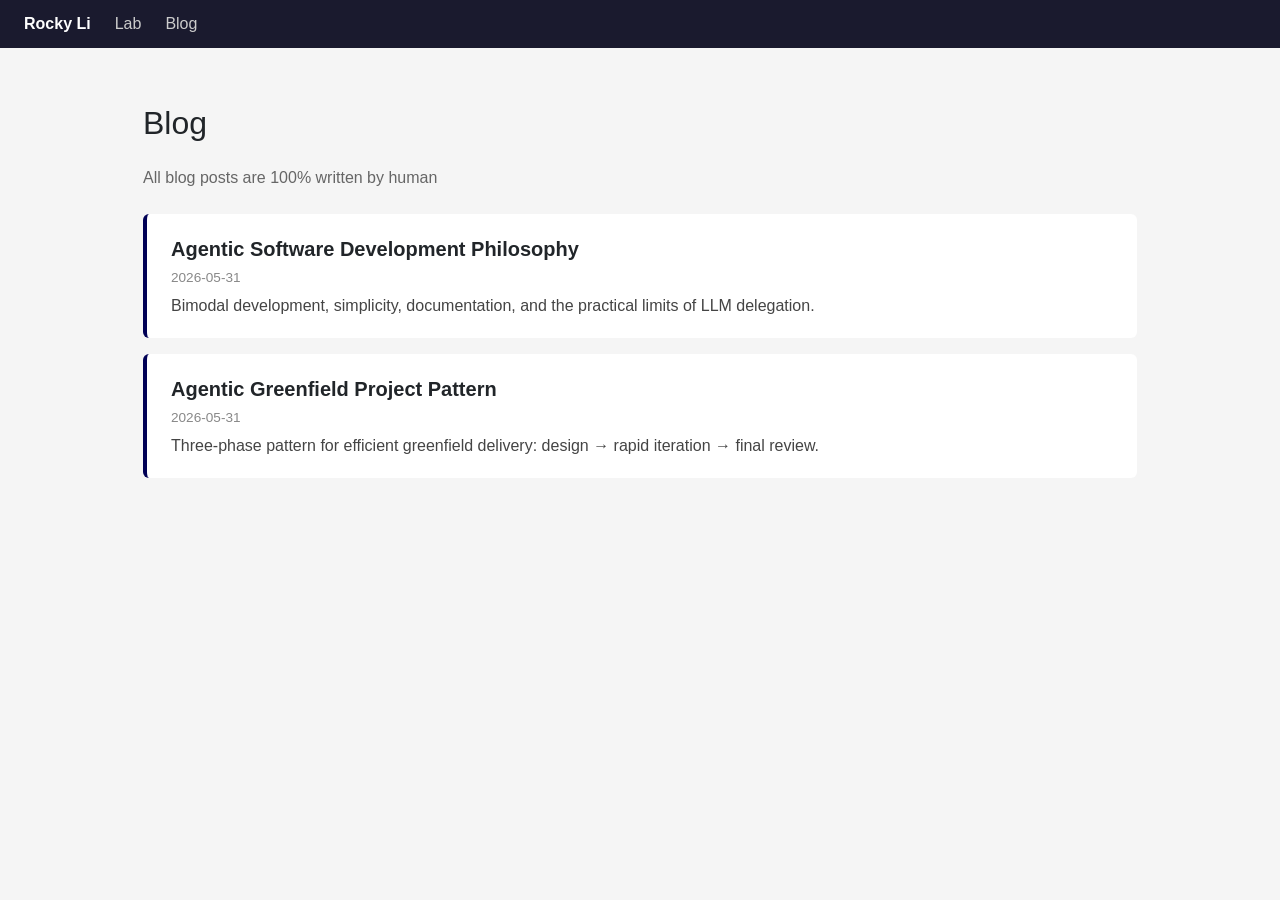
==== blog/index.html @ 0f255fa2 "Add project page and standardize site nav across all pages" ====
<!DOCTYPE html>
<html lang="en">
<head>
  <meta charset="utf-8">
  <meta name="viewport" content="width=device-width, initial-scale=1, shrink-to-fit=no">
  <title>Blog — Rocky Li</title>
  <link href="https://maxcdn.bootstrapcdn.com/bootstrap/4.0.0/css/bootstrap.min.css" rel="stylesheet">
  <link href="/site-nav.css" rel="stylesheet">
  <link rel="shortcut icon" href="/image/r.ico" type="image/x-icon">
  <script src="/site-nav.js" defer></script>
  <style>
    body { background-color: #f5f5f5; }
    .post-card {
      background: white;
      border-radius: 6px;
      padding: 1.25rem 1.5rem;
      margin-bottom: 1rem;
      border-left: 4px solid #005;
      text-decoration: none;
      display: block;
      color: inherit;
      transition: box-shadow 0.15s;
    }
    .post-card:hover { box-shadow: 0 2px 12px rgba(0,0,0,0.12); color: inherit; text-decoration: none; }
    .post-card .post-title { font-size: 1.25rem; font-weight: 600; margin-bottom: 0.2rem; }
    .post-card .post-meta { font-size: 0.85rem; color: #888; margin-bottom: 0.4rem; }
    .post-card .post-desc { color: #444; margin: 0; }
    h1.blog-heading { margin: 2.5rem 0 1.5rem; font-size: 2rem; }
    #error { color: #a00; }
  </style>
</head>
<body>
  <div class="container" style="max-width:1024px; padding-top: 1rem; padding-bottom: 3rem;">
    <h1 class="blog-heading">Blog</h1>
    <p style="color:#666; margin-bottom:1.5rem;">All blog posts are 100% written by human</p>

    <a class="post-card" href="/blog/post.html?slug=agentic-development-philosophy">
      <div class="post-title">Agentic Software Development Philosophy</div>
      <div class="post-meta">2026-05-31</div>
      <p class="post-desc">Bimodal development, simplicity, documentation, and the practical limits of LLM delegation.</p>
    </a>

    <a class="post-card" href="/blog/post.html?slug=greenfield-project-pattern">
      <div class="post-title">Agentic Greenfield Project Pattern</div>
      <div class="post-meta">2026-05-31</div>
      <p class="post-desc">Three-phase pattern for efficient greenfield delivery: design → rapid iteration → final review.</p>
    </a>

    <!-- <a class="post-card" href="/blog/post.html?slug=hello-world">
      <div class="post-title">Hello World</div>
      <div class="post-meta">2026-05-30</div>
      <p class="post-desc">First blog post — testing markdown rendering with inline SVG.</p>
    </a> -->

  </div>
</body>
</html>
---- site-nav.css ----
body {
  padding-top: 48px !important;
}

nav.topnav {
  background: #1a1a2e;
  padding: 0.75rem 1.5rem;
  position: fixed;
  top: 0;
  right: 0;
  left: 0;
  z-index: 9999;
}

nav.topnav a {
  color: #ccc;
  text-decoration: none;
  margin-right: 1.5rem;
}

nav.topnav a:hover {
  color: white;
}

nav.topnav .brand {
  color: white;
  font-weight: 600;
}
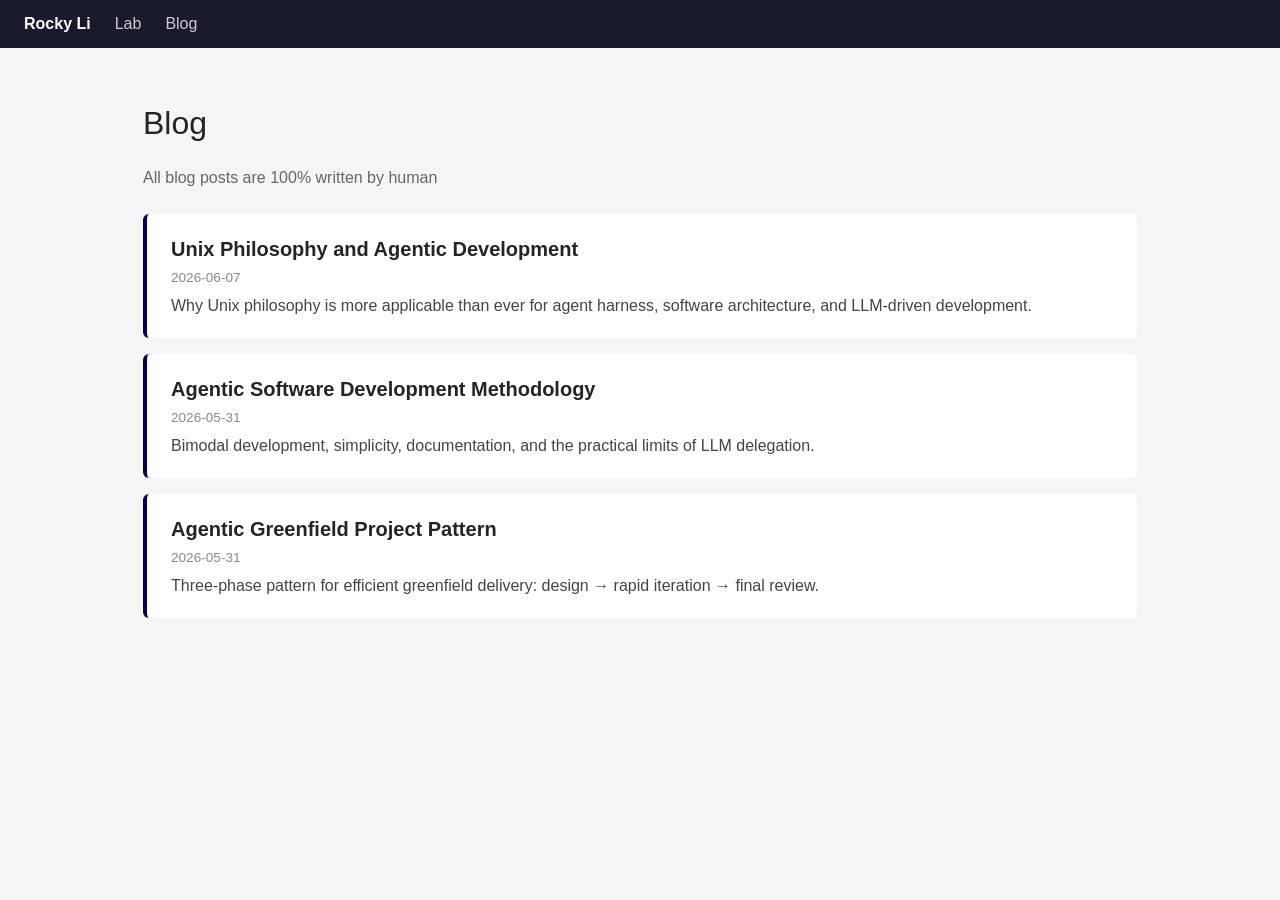
==== commit caf07a7a: "Add unix philosophy document" ====
--- a/blog/index.html
+++ b/blog/index.html
@@ -34,8 +34,14 @@
     <h1 class="blog-heading">Blog</h1>
     <p style="color:#666; margin-bottom:1.5rem;">All blog posts are 100% written by human</p>
 
+    <a class="post-card" href="/blog/post.html?slug=unix-philosophy-agentic">
+      <div class="post-title">Unix Philosophy and Agentic Development</div>
+      <div class="post-meta">2026-06-07</div>
+      <p class="post-desc">Why Unix philosophy is more applicable than ever for agent harness, software architecture, and LLM-driven development.</p>
+    </a>
+
     <a class="post-card" href="/blog/post.html?slug=agentic-development-philosophy">
-      <div class="post-title">Agentic Software Development Philosophy</div>
+      <div class="post-title">Agentic Software Development Methodology</div>
       <div class="post-meta">2026-05-31</div>
       <p class="post-desc">Bimodal development, simplicity, documentation, and the practical limits of LLM delegation.</p>
     </a>
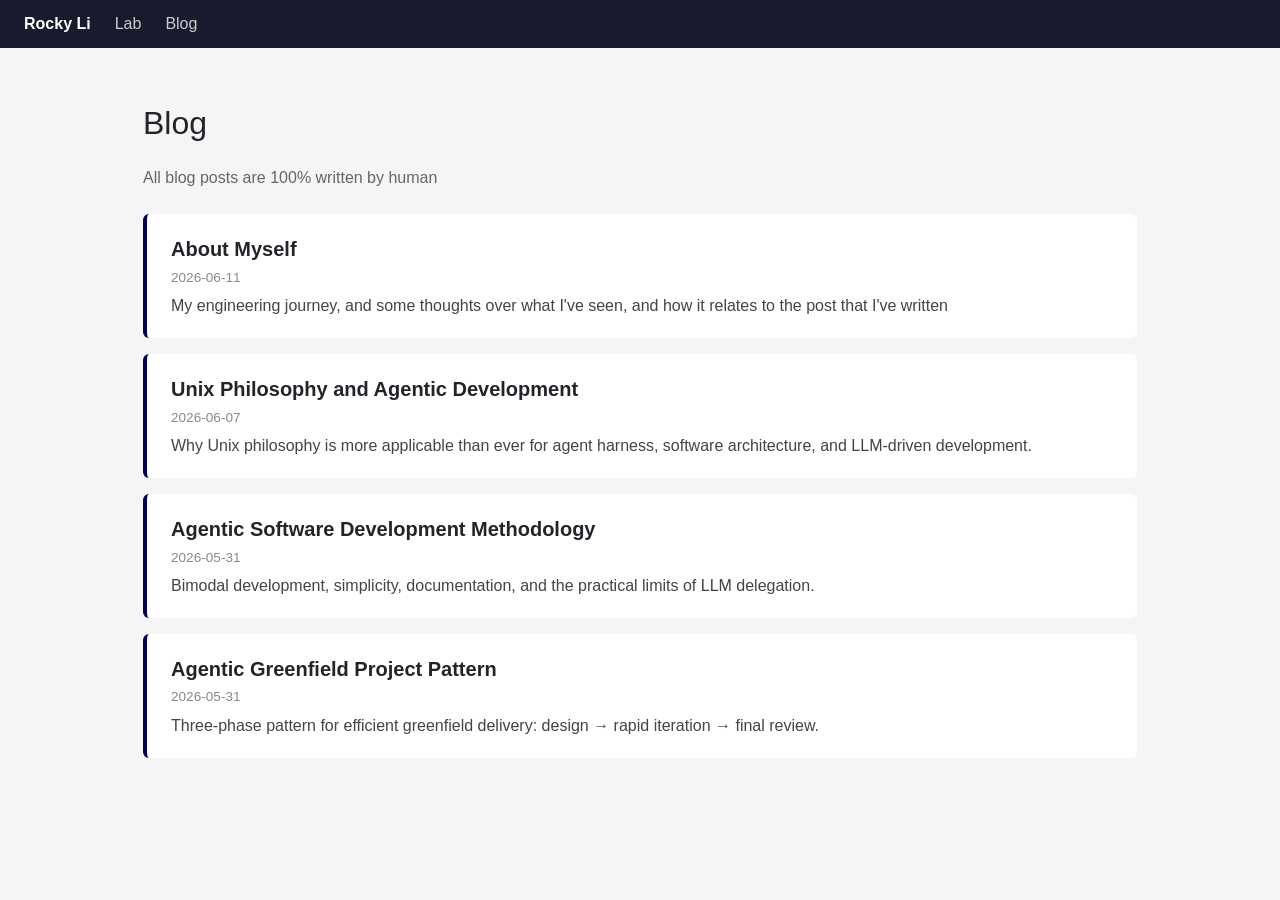
==== commit 74ff50e0: "Add about myself blog post" ====
--- a/blog/index.html
+++ b/blog/index.html
@@ -5,9 +5,9 @@
   <meta name="viewport" content="width=device-width, initial-scale=1, shrink-to-fit=no">
   <title>Blog — Rocky Li</title>
   <link href="https://maxcdn.bootstrapcdn.com/bootstrap/4.0.0/css/bootstrap.min.css" rel="stylesheet">
-  <link href="/site-nav.css" rel="stylesheet">
+  <link href="/assets/site-nav.css" rel="stylesheet">
   <link rel="shortcut icon" href="/image/r.ico" type="image/x-icon">
-  <script src="/site-nav.js" defer></script>
+  <script src="/assets/site-nav.js" defer></script>
   <style>
     body { background-color: #f5f5f5; }
     .post-card {
@@ -33,6 +33,12 @@
   <div class="container" style="max-width:1024px; padding-top: 1rem; padding-bottom: 3rem;">
     <h1 class="blog-heading">Blog</h1>
     <p style="color:#666; margin-bottom:1.5rem;">All blog posts are 100% written by human</p>
+
+    <a class="post-card" href="/blog/post.html?slug=about-myself">
+      <div class="post-title">About Myself</div>
+      <div class="post-meta">2026-06-11</div>
+      <p class="post-desc">My engineering journey, and some thoughts over what I've seen, and how it relates to the post that I've written</p>
+    </a>
 
     <a class="post-card" href="/blog/post.html?slug=unix-philosophy-agentic">
       <div class="post-title">Unix Philosophy and Agentic Development</div>
--- a/assets/site-nav.css
+++ b/assets/site-nav.css
@@ -0,0 +1,28 @@
+body {
+  padding-top: 48px !important;
+}
+
+nav.topnav {
+  background: #1a1a2e;
+  padding: 0.75rem 1.5rem;
+  position: fixed;
+  top: 0;
+  right: 0;
+  left: 0;
+  z-index: 9999;
+}
+
+nav.topnav a {
+  color: #ccc;
+  text-decoration: none;
+  margin-right: 1.5rem;
+}
+
+nav.topnav a:hover {
+  color: white;
+}
+
+nav.topnav .brand {
+  color: white;
+  font-weight: 600;
+}
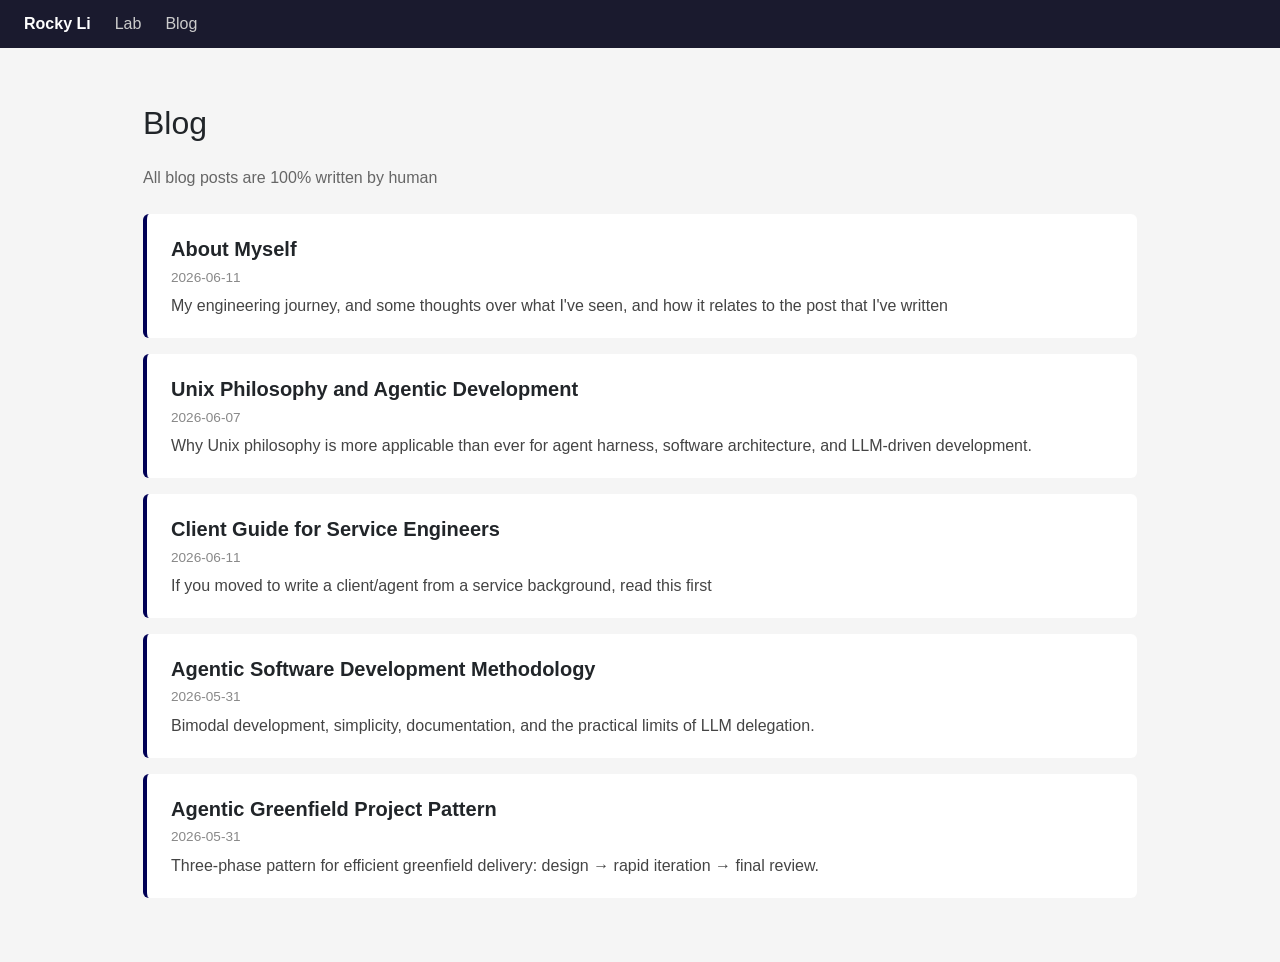
==== commit 17c3aeca: "Add guide to client engineering for service engineers" ====
--- a/blog/index.html
+++ b/blog/index.html
@@ -46,6 +46,12 @@
       <p class="post-desc">Why Unix philosophy is more applicable than ever for agent harness, software architecture, and LLM-driven development.</p>
     </a>
 
+    <a class="post-card" href="/blog/post.html?slug=client-guide-service">
+      <div class="post-title">Client Guide for Service Engineers</div>
+      <div class="post-meta">2026-06-11</div>
+      <p class="post-desc">If you moved to write a client/agent from a service background, read this first</p>
+    </a>
+
     <a class="post-card" href="/blog/post.html?slug=agentic-development-philosophy">
       <div class="post-title">Agentic Software Development Methodology</div>
       <div class="post-meta">2026-05-31</div>
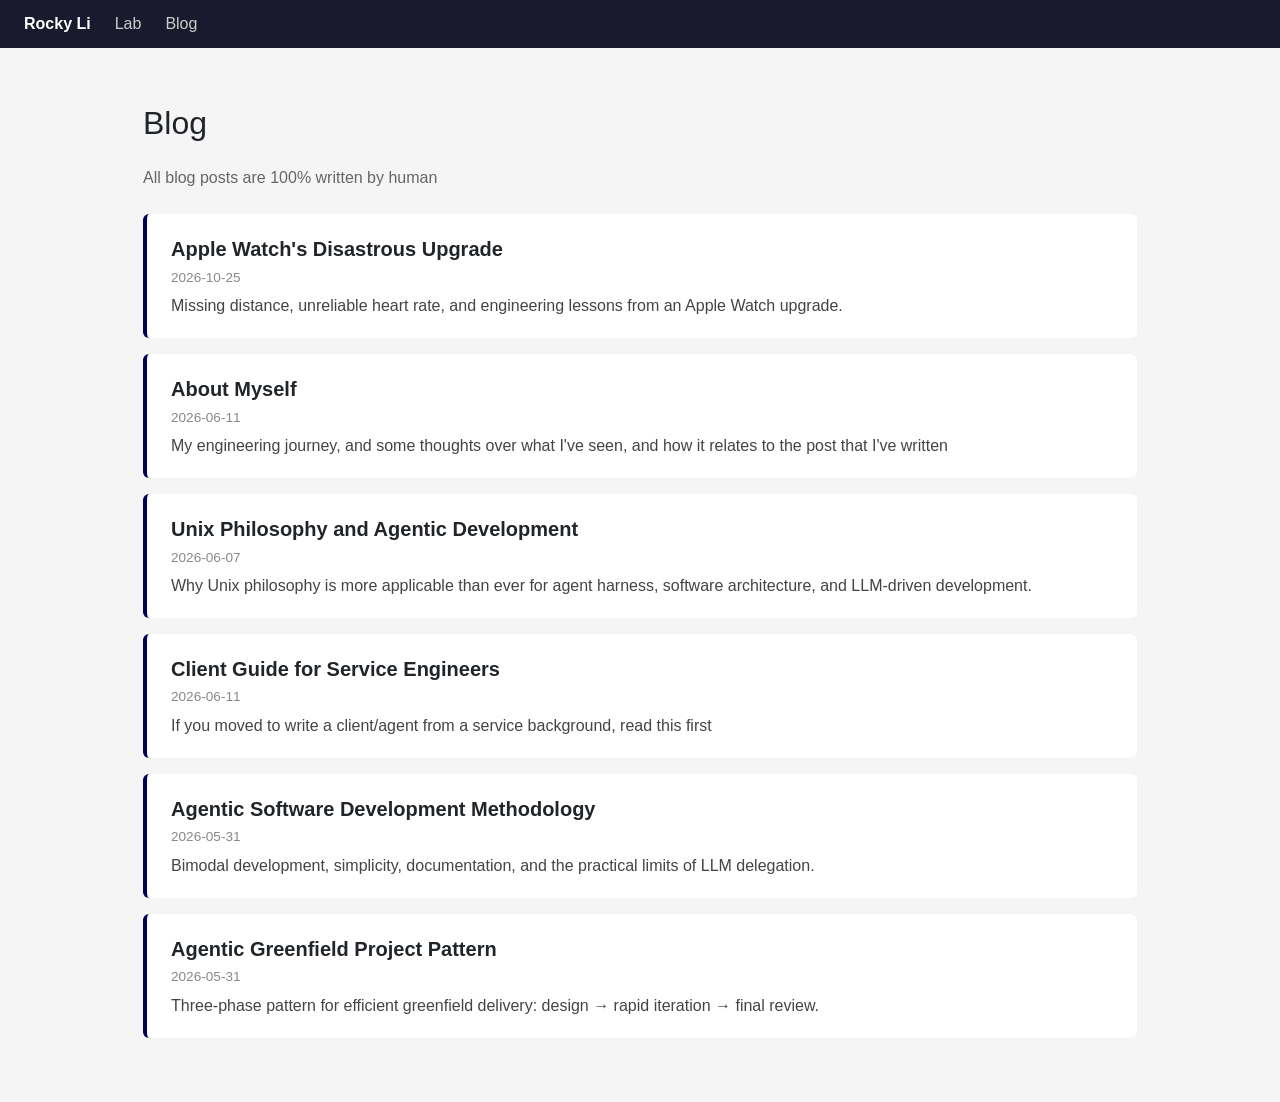
==== commit f50a8cc1: "Add apple watch blog" ====
--- a/blog/index.html
+++ b/blog/index.html
@@ -4,7 +4,7 @@
   <meta charset="utf-8">
   <meta name="viewport" content="width=device-width, initial-scale=1, shrink-to-fit=no">
   <title>Blog — Rocky Li</title>
-  <link href="https://maxcdn.bootstrapcdn.com/bootstrap/4.0.0/css/bootstrap.min.css" rel="stylesheet">
+  <link href="/assets/bootstrap.min.css" rel="stylesheet">
   <link href="/assets/site-nav.css" rel="stylesheet">
   <link rel="shortcut icon" href="/image/r.ico" type="image/x-icon">
   <script src="/assets/site-nav.js" defer></script>
@@ -33,6 +33,12 @@
   <div class="container" style="max-width:1024px; padding-top: 1rem; padding-bottom: 3rem;">
     <h1 class="blog-heading">Blog</h1>
     <p style="color:#666; margin-bottom:1.5rem;">All blog posts are 100% written by human</p>
+
+    <a class="post-card" href="/blog/post.html?slug=apple-watch-sucks">
+      <div class="post-title">Apple Watch's Disastrous Upgrade</div>
+      <div class="post-meta">2026-10-25</div>
+      <p class="post-desc">Missing distance, unreliable heart rate, and engineering lessons from an Apple Watch upgrade.</p>
+    </a>
 
     <a class="post-card" href="/blog/post.html?slug=about-myself">
       <div class="post-title">About Myself</div>
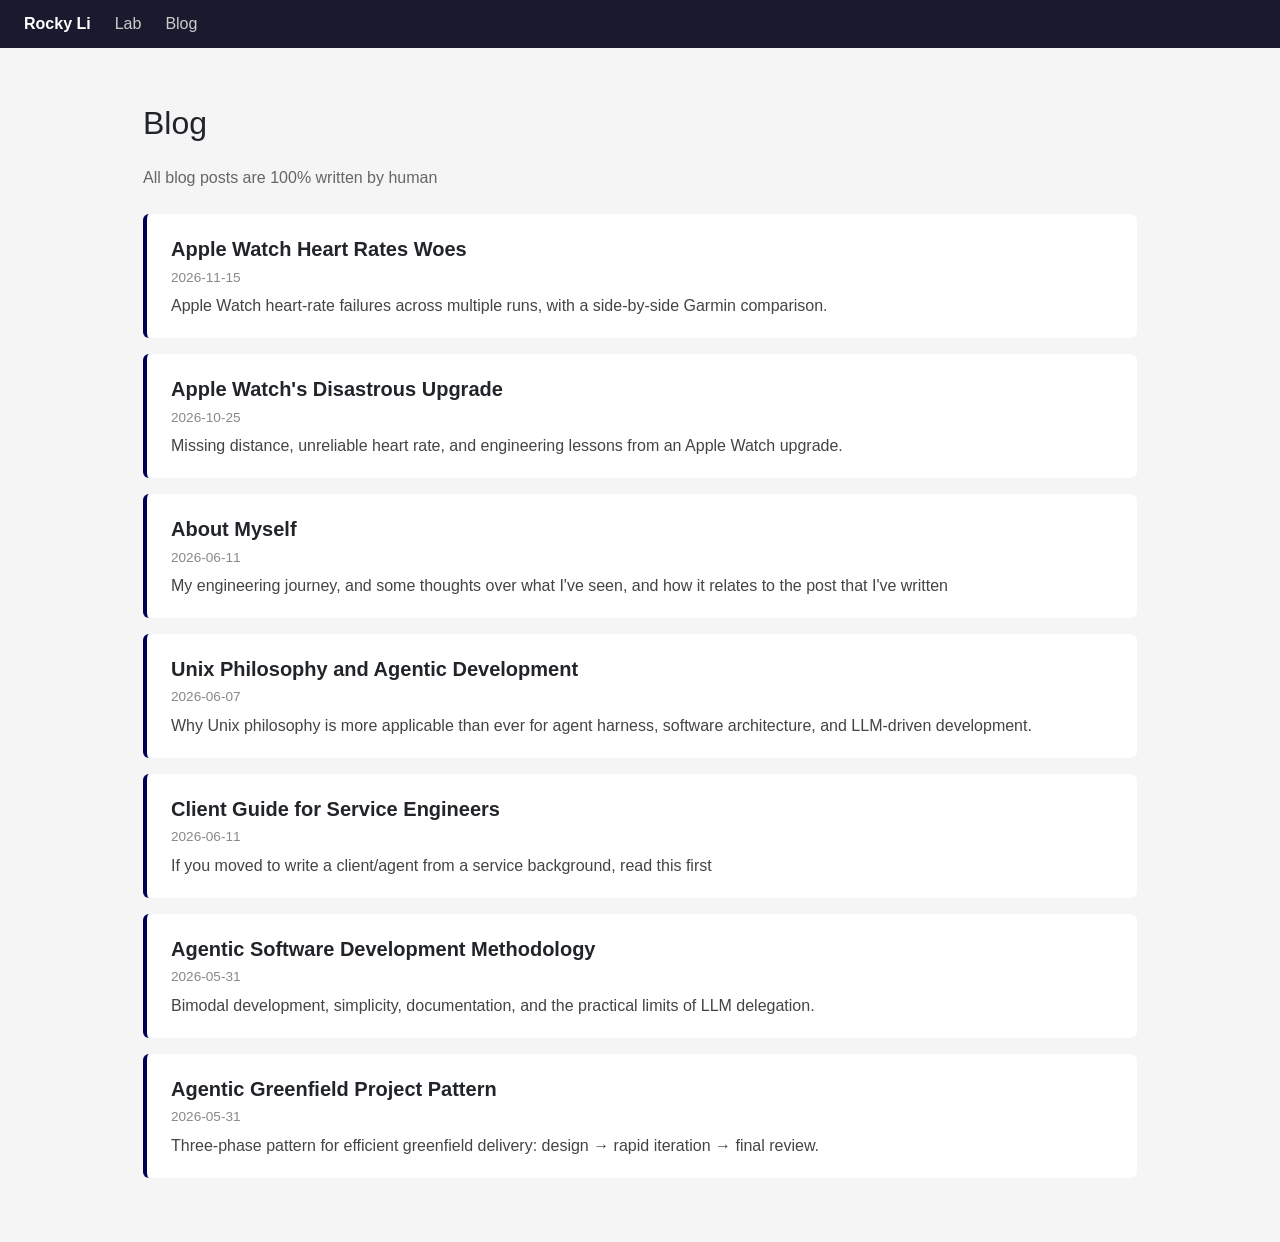
==== commit 5c9a63b9: "Add latest post about apple watch heart rate" ====
--- a/blog/index.html
+++ b/blog/index.html
@@ -33,6 +33,12 @@
   <div class="container" style="max-width:1024px; padding-top: 1rem; padding-bottom: 3rem;">
     <h1 class="blog-heading">Blog</h1>
     <p style="color:#666; margin-bottom:1.5rem;">All blog posts are 100% written by human</p>
+
+    <a class="post-card" href="/blog/post.html?slug=apple-watch-heart-rate-monitor-fails">
+      <div class="post-title">Apple Watch Heart Rates Woes</div>
+      <div class="post-meta">2026-11-15</div>
+      <p class="post-desc">Apple Watch heart-rate failures across multiple runs, with a side-by-side Garmin comparison.</p>
+    </a>
 
     <a class="post-card" href="/blog/post.html?slug=apple-watch-sucks">
       <div class="post-title">Apple Watch's Disastrous Upgrade</div>
